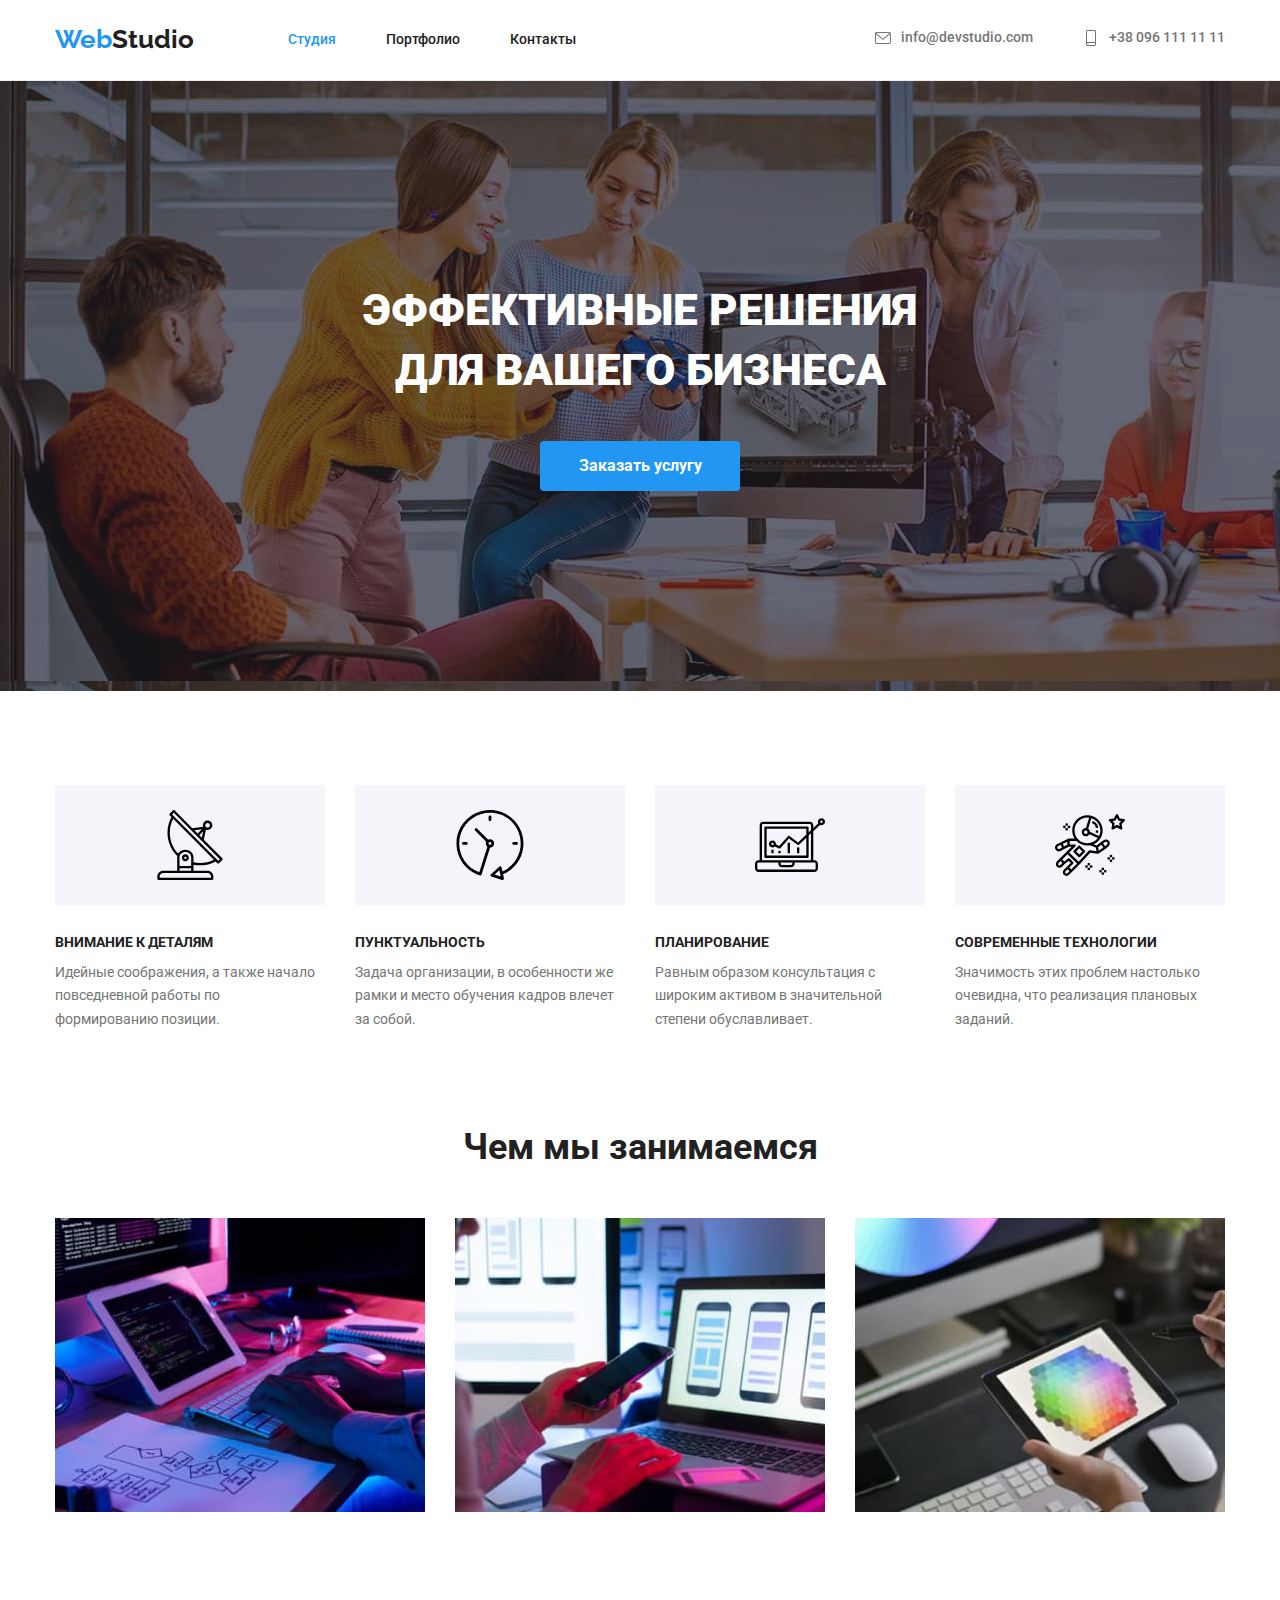
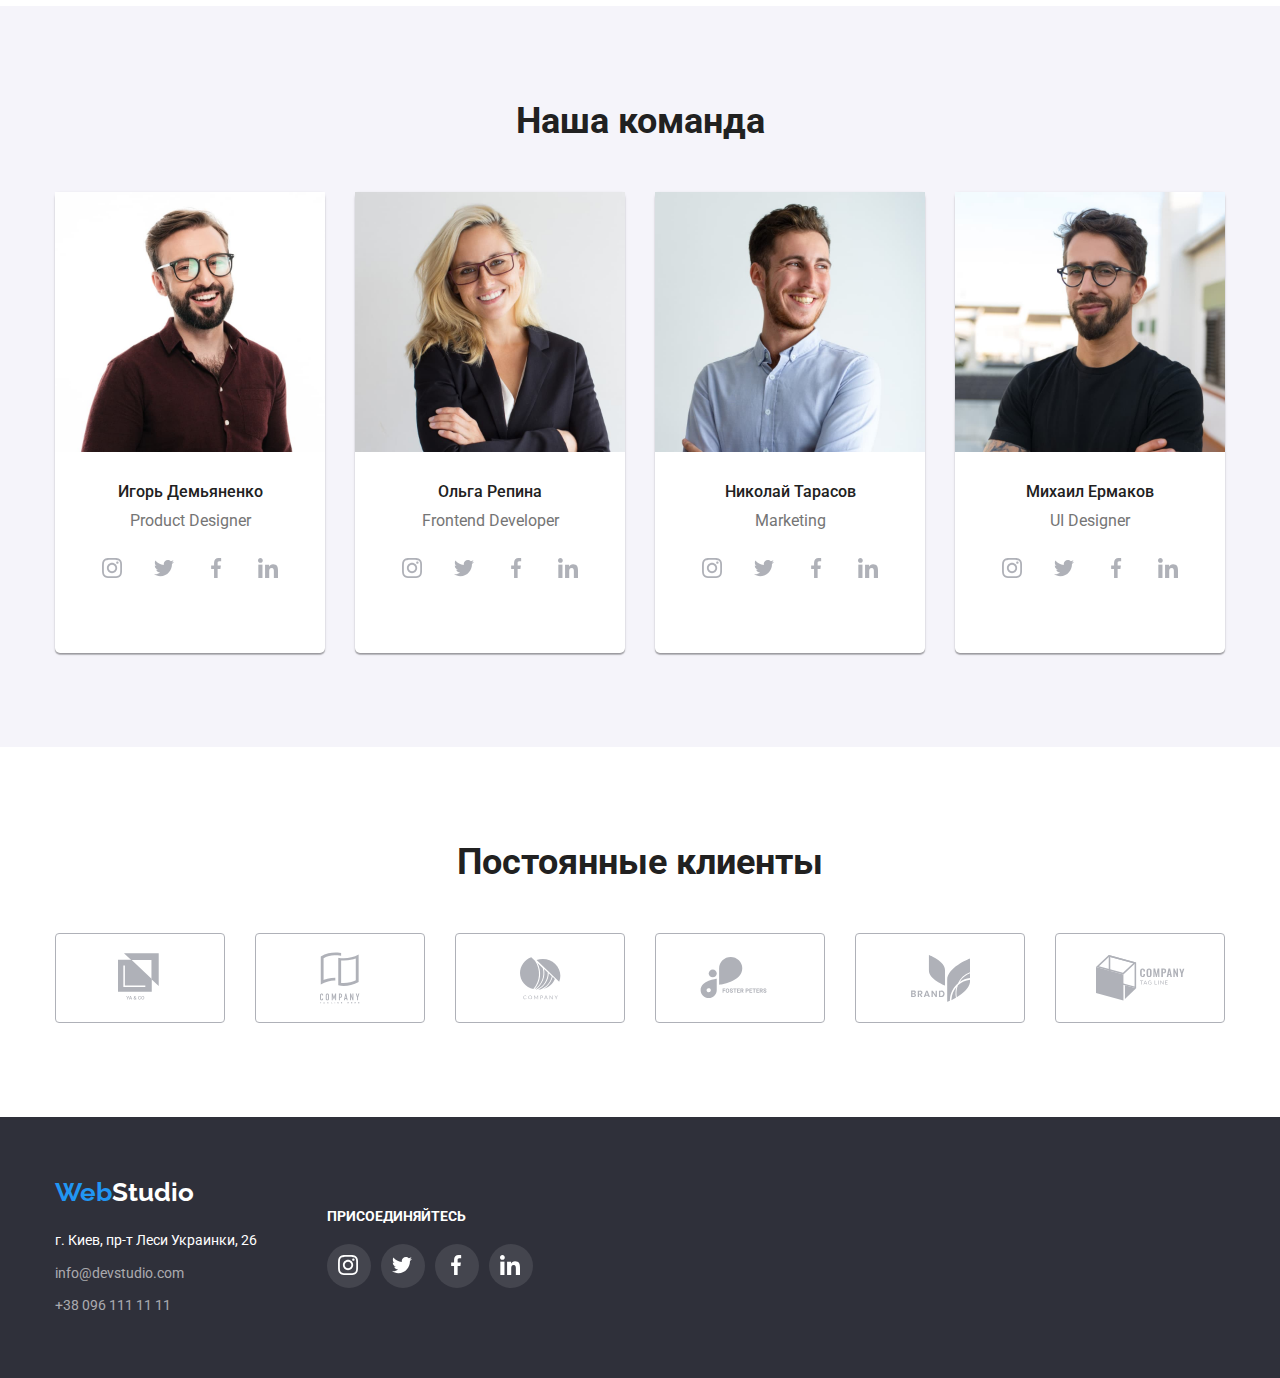
==== index.html @ 02f663d6 "added main files" ====
<!DOCTYPE html>
<html lang="ru">
  <head>
    <meta charset="UTF-8" />
    <meta name="viewport" content="width=device-width, initial-scale=1.0" />
    <title>Document</title>
    <link rel="stylesheet" href="https://cdnjs.cloudflare.com/ajax/libs/modern-normalize/1.0.0/modern-normalize.css">
    <link
      href="https://fonts.googleapis.com/css2?family=Raleway:wght@700&family=Roboto:wght@400;500;700;900&display=swap"
      rel="stylesheet"
    />
    <link rel="stylesheet" href="css/styles.css" />
    <link rel="stylesheet" href="css/main-page.css" />
  </head>
  <body>
    <!--шапка сайту-->
    <header class="header">
      <div class="main-nav">
        <nav class="nav">
          <a lang="en" href="./index.html" class="logo-header">
            <span class="logo-web">Web</span>
            <span class="logo-studio">Studio</span>
          </a>
          <ul class="menu list">
            <li class="item"><a href="./index.html" class="link curent">Студия</a></li>
            <li class="item"><a href="./portfolio.html" class="link">Портфолио</a></li>
            <li class="item"><a href="" class="link">Контакты</a></li>
          </ul>
        </nav>

        <ul class="address list">
          <li class="item">
          <address>
            <a href="mailto:info@devstudio.com" class="address-item">
              <svg class="address-icon">
                <use href="./images/sprite.svg#icon-envelope"></use>
              </svg>
              info@devstudio.com
            </a>
          </address>
          </li>
          <li class="item">
          <address>
            <a href="tel:+380961111111" class="address-item">
              <svg class="address-icon">
                <use href="./images/sprite.svg#icon-smartphone"></use>
              </svg>
              +38 096 111 11 11
            </a>
          </address>
          </li>
        </ul>
      </div>  
    </header>
    <main>
      <!--Герой-->
      <section class="hero">
        <div class="container">
          <h1>ЭФФЕКТИВНЫЕ РЕШЕНИЯ <br> ДЛЯ ВАШЕГО БИЗНЕСА</h1>
          <button type="button" class="hero-button">Заказать услугу</button>
        </div>
      </section>
      <!--переваги-->
      <section class="precedence">
        <div class="container">
          <h2 class="visually-hidden">перечень преимуществ</h2>
          <ul class="precedence-list list">
            <li class="item">
              <div class="background-icon">
                <svg class="precedence-icon">
                  <use href="./images/sprite.svg#icon-antenna"></use>
                </svg>
              </div>
              <h3>ВНИМАНИЕ К ДЕТАЛЯМ</h3>
              <p>
                Идейные соображения, а также начало повседневной работы по
                формированию позиции.
              </p>
            </li>
  
            <li class="item">
              <span>
                <div class="background-icon">
                  <svg class="precedence-icon">
                    <use href="./images/sprite.svg#icon-clock"></use>
                  </svg>
                </div>
              </span>
              <h3>ПУНКТУАЛЬНОСТЬ</h3>
              <p>
                Задача организации, в особенности же рамки и место обучения кадров
                влечет за собой.
              </p>
            </li>
  
            <li class="item">
              <div class="background-icon">
                <svg class="precedence-icon">
                  <use href="./images/sprite.svg#icon-diagram"></use>
                </svg>
              </div>
              <h3>ПЛАНИРОВАНИЕ</h3>
              <p>
                Равным образом консультация с широким активом в значительной
                степени обуславливает.
              </p>
            </li>
  
            <li class="item">
              <div class="background-icon">
                <svg class="precedence-icon">
                  <use href="./images/sprite.svg#icon-astronaut"></use>
                </svg>
              </div>
              <h3>СОВРЕМЕННЫЕ ТЕХНОЛОГИИ</h3>
              <p>
                Значимость этих проблем настолько очевидна, что реализация
                плановых заданий.
              </p>
            </li>
          </ul>
        </div>
      </section>
      <!--чим ми займаємось-->
      <section class="works">
        <div class="container">
          <h2>Чем мы занимаемся</h2>
        <ul class="work-examples list">
          <li class="item">
            <img
              src="./images/example1.jpg"
              alt="изображение крупным планом как программист  работает за столом в офисе"
              width="370"
              height="294"
            />
          </li>

          <li class="item">
            <img
              src="./images/example2.jpg"
              alt="команда разработчиков работает над интерфейсом мобильных телефонов"
              width="370"
              height="294"
            />
          </li>

          <li class="item">
            <img
              src="./images/example3.jpg"
              alt="веб-дизайнер работает с графическим планшетом"
              width="370"
              height="294"
            />
          </li>
        </ul>
        </div>
      </section>
      <!--Команда-->
      <section class="our-team">
        <div class="container">
          <h2>Наша команда</h2>
          <ul class="team-list list">
            <li class="item">
              <img
                src="./images/team1.jpg"
                alt="фото Игоря"
                width="270"
                height="260"
              />
              <h3>Игорь Демьяненко</h3>
              <p lang="en">Product Designer</p>
              <ul class="socials list">
                <li class="item">
                  <a href="" class="social-frame">
                    <svg class="social-icon">
                      <use href="./images/sprite.svg#icon-instagram"></use>
                    </svg>
                  </a>
                </li>
                <li class="item">
                  <a href="" class="social-frame">
                    <svg class="social-icon">
                      <use href="./images/sprite.svg#icon-twitter"></use>
                    </svg>
                  </a>
                </li>
                <li class="item">
                  <a href="" class="social-frame">
                    <svg class="social-icon">
                      <use href="./images/sprite.svg#icon-facebook"></use>
                    </svg>
                  </a>
                </li>
                <li class="item">
                  <a href="" class="social-frame">
                    <svg class="social-icon">
                      <use href="./images/sprite.svg#icon-linkedin"></use>
                    </svg>
                  </a>
                </li>
              </ul>
            </li>

            <li class="item">
              <img
                src="./images/team2.jpg"
                alt="фото Ольги"
                width="270"
                height="260"
              />
              <h3>Ольга Репина</h3>
              <p lang="en">Frontend Developer</p>
              <ul class="socials list">
                <li class="item">
                  <a href="" class="social-frame">
                    <svg class="social-icon">
                      <use href="./images/sprite.svg#icon-instagram"></use>
                    </svg>
                  </a>
                </li>
                <li class="item">
                  <a href="" class="social-frame">
                    <svg class="social-icon">
                      <use href="./images/sprite.svg#icon-twitter"></use>
                    </svg>
                  </a>
                </li>
                <li class="item">
                  <a href="" class="social-frame">
                    <svg class="social-icon">
                      <use href="./images/sprite.svg#icon-facebook"></use>
                    </svg>
                  </a>
                </li>
                <li class="item">
                  <a href="" class="social-frame">
                    <svg class="social-icon">
                      <use href="./images/sprite.svg#icon-linkedin"></use>
                    </svg>
                  </a>
                </li>
              </ul>
            </li>
            <li class="item">
              <img
                src="./images/team3.jpg"
                alt="фото Николая"
                width="270"
                height="260"
              />
              <h3>Николай Тарасов</h3>
              <p lang="en">Marketing</p>
              <ul class="socials list">
                <li class="item">
                  <a href="" class="social-frame">
                    <svg class="social-icon">
                      <use href="./images/sprite.svg#icon-instagram"></use>
                    </svg>
                  </a>
                </li>
                <li class="item">
                  <a href="" class="social-frame">
                    <svg class="social-icon">
                      <use href="./images/sprite.svg#icon-twitter"></use>
                    </svg>
                  </a>
                </li>
                <li class="item">
                  <a href="" class="social-frame">
                    <svg class="social-icon">
                      <use href="./images/sprite.svg#icon-facebook"></use>
                    </svg>
                  </a>
                </li>
                <li class="item">
                  <a href="" class="social-frame">
                    <svg class="social-icon">
                      <use href="./images/sprite.svg#icon-linkedin"></use>
                    </svg>
                  </a>
                </li>
              </ul>
            </li>

            <li class="item">
              <img
                src="./images/team4.jpg"
                alt="фото Михаила"
                width="270"
                height="260"
              />
              <h3>Михаил Ермаков</h3>
              <p lang="en">UI Designer</p>
              <ul class="socials list">
                <li class="item">
                  <a href="" class="social-frame">
                    <svg class="social-icon">
                      <use href="./images/sprite.svg#icon-instagram"></use>
                    </svg>
                  </a>
                </li>
                <li class="item">
                  <a href="" class="social-frame">
                    <svg class="social-icon">
                      <use href="./images/sprite.svg#icon-twitter"></use>
                    </svg>
                  </a>
                </li>
                <li class="item">
                  <a href="" class="social-frame">
                    <svg class="social-icon">
                      <use href="./images/sprite.svg#icon-facebook"></use>
                    </svg>
                  </a>
                </li>
                <li class="item">
                  <a href="" class="social-frame">
                    <svg class="social-icon">
                      <use href="./images/sprite.svg#icon-linkedin"></use>
                    </svg>
                  </a>
                </li>
              </ul>
            </li> 
          </ul>   
        </div>
      </section>
      <!--Наші клієнти-->
      <section class="clients">
        <div class="container">
          <h2>Постоянные клиенты</h2>
          <ul class="clients-list list">
            <li class="item">
              <a href="" class="social-link">
                <svg class="clients-icon" width="45" height="50">
                  <use href="./images/sprite.svg#icon-client1"></use>
                </svg>
              </a>
            </li>
            <li class="item">
              <a href="" class="social-link">
                <svg class="clients-icon" width="40" height="52">
                  <use href="./images/sprite.svg#icon-client2"></use>
                </svg>
              </a>
            </li>
            <li class="item">
              <a href="" class="social-link">
                <svg class="clients-icon" width="41" height="43">
                  <use href="./images/sprite.svg#icon-client3"></use>
                </svg>
              </a>
            </li>
            <li class="item">
              <a href="" class="social-link">
                <svg class="clients-icon" width="80" height="42">
                  <use href="./images/sprite.svg#icon-client4"></use>
                </svg>
              </a>
            </li>
            <li class="item">
              <a href="" class="social-link">
                <svg class="clients-icon" width="59" height="47">
                  <use href="./images/sprite.svg#icon-client5"></use>
                </svg>
              </a>
            </li>
            <li class="item">
              <a href="" class="social-link">
                <svg class="clients-icon" width="89" height="46">
                  <use href="./images/sprite.svg#icon-client6"></use>
                </svg>
              </a>
            </li>
          </ul>
        </div>
      </section>
    </main>
    <!--Футер-->
    <footer>
      <div class="footer">
        <div class="flex-box">
          <a lang="en" href="./index.html" class="logo-footer">
            <span class="logo-web">Web</span>
            <span class="studio-footer">Studio</span>
          </a>
    
          <ul class="list">
            <li>
              <address class="location">г. Киев, пр-т Леси Украинки, 26</address>
            </li>
            <li>
              <address class="footer-mail">
                <a href="mailto:info@devstudio.com" class="footer-address">info@devstudio.com</a>
              </address>
            </li>
            <li>
              <address class="footer-tell">
                <a href="tel:+380961111111" class="footer-address">+38 096 111 11 11</a>
              </address>
            </li>
          </ul>
        </div>
        <div class="link-container">
          <h2>ПРИСОЕДИНЯЙТЕСЬ</h2>
          <ul class="footer-socials list">
            <li class="social-frame-footer">
              <a href="" class="social-frame-link">
                <svg class="social-icon">
                  <use href="./images/sprite.svg#icon-instagram"></use>
                </svg>
              </a>
            </li>
            <li class="social-frame-footer">
              <a href="" class="social-frame-link">
                <svg class="social-icon">
                  <use href="./images/sprite.svg#icon-twitter"></use>
                </svg>
              </a>
            </li>
            <li class="social-frame-footer">
              <a href="" class="social-frame-link">
                <svg class="social-icon">
                  <use href="./images/sprite.svg#icon-facebook"></use>
                </svg>
              </a>
            </li>
            <li class="social-frame-footer">
              <a href="" class="social-frame-link">
                <svg class="social-icon">
                  <use href="./images/sprite.svg#icon-linkedin"></use>
                </svg>
              </a>
            </li>
          </ul>
        </div>
      </div>
    </footer>
  </body>
</html>
---- css/styles.css ----
html {
    box-sizing: border-box;
}
  
*,
*::before,
*::after {
    box-sizing: inherit;
}
  
.visually-hidden {
    position: absolute;
    width: 1px;
    height: 1px;
    margin: -1px;
    border: 0;
    padding: 0;
    white-space: nowrap;
    clip-path: inset(100%);
    clip: rect(0 0 0 0);
    overflow: hidden;
}

h1, h2, h3, h4, h5, h6, p {
    margin: 0;
}

img {
    display: block;
    max-width: 100%;
    height: auto;
}

:root {
    --primary-text-color:#757575;
    --title-text-color:#212121;
    --accent-color:#2196F3;    ;
    --primary-white-color:#ffffff;
    --background-section-color:#2F303A;
    --icon-color: #AFB1B8;
}


body {
    background-color: var(--primary-white-color);
    color: var(--primary-text-color);
    font-family: roboto, sans-serif;
}

.container {
    margin-left: auto;
    margin-right: auto;
    width: 1200px;
    padding: 0 15px;
}

.visually-hidden {
    position: absolute;
    width: 1px;
    height: 1px;
    margin: -1px;
    padding: 0;
    overflow: hidden;
    border: 0;
    clip: rect(0 0 0 0)
}

/* ===================== HEADER ===================== */

.header {
    font-weight: 500;
    font-size: 14px;
    line-height: 1.14;
    border-bottom: 1px solid #ECECEC;
    
}

.logo-header {
    font-weight: 700;
    font-size: 26px;
    line-height: 1.2;
    word-spacing: -1ch;
    font-family: raleway, sans-serif;
    text-decoration: none;
    margin-right: 94px;
}

.logo-web {
    color: var(--accent-color);
}

.logo-studio {
    color: var(--title-text-color);
}

.menu {
    color: var(--title-text-color);
    padding-top: 32px;
    padding-bottom: 32px;
    text-decoration: none;
    align-items: center;
    display: flex;
    margin-right: -50px;
}

.menu .item {
    margin-right: 50px;
}

.link {
    display: block;
    padding-top: 32px;
    padding-bottom: 32px;
    color: var(--title-text-color);
    text-decoration: none;
}

.nav {
    display: flex;
    align-items: center;
}

.main-nav {
    width: 1200px;
    padding-left: 15px;
    padding-right: 15px;
    margin-left: auto;
    margin-right: auto;
    display: flex;
    align-items: center;
    justify-content: space-between;
}

.address-icon {
  width: 16px;
  height: 16px;
  margin-right: 10px;  
  fill: #757575;
}

.address {
    display: flex;
    margin-left: -50px;
}

.address-item {
    color: var(--primary-text-color);
    font-weight: 500;
    font-size: 14px;
    line-height: 1.14;
    text-decoration: none;
    font-style: normal;
    margin-left: 50px;
    display: inline-flex;
}

.address-item:hover svg {
    fill: var(--accent-color);
}

h2, h3 {
    color: var(--title-text-color);
}

a:hover,
a:focus {
    color: var(--accent-color);
}

button:hover,
button:focus {
    color: var(--primary-white-color);
    background-color: var(--accent-color);
}

footer {
    background: var(--background-section-color);
}

.footer {
    font-weight: 400;
    font-size: 14px;
    line-height: 1.7;
    padding: 60px 15px;
    width: 1200px;
    margin-left: auto;
    margin-right: auto;
    align-items: center;
    display: flex;
}

.footer-address {
    font-style: normal;
    color: rgba(255, 255, 255, 0.6);
    text-decoration: none;
}

.location {
    color: var(--primary-white-color);
    font-style: normal;
    margin-top: 20px;
    margin-bottom: 9px;
}

.footer-mail {
    margin-bottom: 9px;
}

.logo-footer {
    font-family: raleway, sans-serif;
    font-weight: 700;
    font-size: 26px;
    line-height: 1.2;
    text-decoration: none;
    word-spacing: -1ch;
}

.studio-footer {
    color: var(--primary-white-color);
    word-spacing: -1ch;
}

.link-container {
    margin-left: 70px;
}

.link-container h2 {
    margin-bottom: 20px;
    font-weight: 700;
    font-size: 14px;
    line-height: 1.15;
    color: var(--primary-white-color);
}


.footer-socials {
    display: flex;
    
}

.social-frame-link {
    display: block;
    width: 44px;
    height: 44px;
    border-radius: 50%;
    padding: 11px 11px;
    margin-right: 10px; 
    background: rgba(255, 255, 255, 0.1);
}

.social-frame-link:hover,
.social-frame-link:focus {
    background-color: var(--accent-color);
}

.social-frame-link .social-icon {
    fill: var(--primary-white-color);
} 

.curent {
    color: var(--accent-color);
}

.list {
    padding: 0;
    margin: 0;
    list-style: none;
}
---- css/main-page.css ----
:root {
    --primary-text-color:#757575;
    --title-text-color:#212121;
    --accent-color:#2196F3;    ;
    --primary-white-color:#ffffff;
    --background-section-color:#2F303A;
    --icon-color: #AFB1B8;
  }

  body {
    background-color: var(--primary-white-color);
    color: var(--primary-text-color);
    font-family: roboto, sans-serif;
}

/* ===================== HERO ===================== */

h1 {
    font-weight: 900;
    font-size: 44px;
    line-height: 1.36;
    margin-top: 0;
    margin-bottom: 40px;
}


.hero-button {
    color: var(--primary-white-color);
    background: var(--accent-color);
    font-family: inherit;
    font-weight: 700;
    font-size: 16px;
    line-height: 1.88;
    width: 200px;
    height: 50px;
    border-radius: 4px;   
    border: 0; 
}

.hero-button:hover,
.hero-button:focus {
    color: var(--accent-color);
    background-color: var(--primary-white-color);
    box-shadow: 0px 4px 4px rgba(0, 0, 0, 0.15);
}   

.hero {
    color: var(--primary-white-color);
    background-color: #c4c4c4;
    text-align: center;
    max-width: 1600px;
    background-image: linear-gradient(
        rgba(47, 48, 58, 0.4),
        rgba(47, 48, 58, 0.4)),
         url(../images/background-img.jpg);
    margin: 0 auto;
    padding: 200px 0;
}

.precedence-list {
    display: flex;
    justify-content: center;
    margin-left: -30px;
}

.precedence-list .item {
    flex-basis: calc((100% - 90px) / 4);
    margin-left: 30px;
}

.precedence {
    padding-top: 94px;
}

.precedence h3 {
    font-weight: 700;
    font-size: 14px;
    line-height: 1.14;
    margin-top: 0;
    margin-bottom: 10px;
}

.precedence p {
    font-weight: 400;
    font-size: 14px;
    line-height: 1.7;
    margin-top: 0;
    margin-bottom: 0;
}

.precedence-icon {
    width: 70px;
    height: 70px;
}

.background-icon {
    width: 270px;
    height: 120px;
    background-color: #F5F4FA;
    display: inline-flex;
    align-items: center;
    justify-content: center;
    margin-bottom: 30px;
}

.works {
    padding: 94px 0;
}

.work-examples {
    display: flex;
    justify-content: space-between;
    margin-left: -30px;
}

.work-examples .item {
    width: 370px;
    margin-left: 30px;
    
}

.works h2 {
    font-weight: 700;
    font-size: 36px;
    line-height: 1.17;
    text-align: center;
    margin-top: 0;
    margin-bottom: 50px;
}

.team-list {
    display: flex;
    justify-content: center;
    margin-left: -30px;
}

.team-list > .item {
    margin-left: 30px;
    box-shadow: 0px 1px 3px rgba(0, 0, 0, 0.12), 0px 1px 1px rgba(0, 0, 0, 0.14), 0px 2px 1px rgba(0, 0, 0, 0.2);
}

.our-team {
    padding: 94px 0;
    background-color: #F5F4FA;    
}

.our-team h2 {
    font-weight: 700;
    font-size: 36px;
    line-height: 1.17;
    text-align: center;
    margin-top: 0;
    margin-bottom: 50px;
}

.our-team .item {
    background-color: var(--primary-white-color);
    padding-bottom: 30px;
    border-radius: 5px;
}

.our-team .container {
    text-align: center;
}

.our-team h3 {
    font-weight: 500;
    font-size: 16px;
    line-height: 1.2;
    margin-top: 30px;
    margin-bottom: 10px;
}

.our-team p {
    font-weight: 400;
    font-size: 16px;
    line-height: 1.2;
    margin-top: 0;
    margin-bottom: 0;
}

.socials {
    display: flex;
    justify-content: center;
    margin-top: 16px;
}

.social-icon {
    display: inline-block;
    width: 20px;
    height: 20px;
    fill: var(--icon-color);
    }

.social-frame:hover,
.social-frame:focus {
    background-color: var(--accent-color);
}

.social-frame:hover svg,
.social-frame:focus svg {
    fill: var(--primary-white-color);
}

.social-frame {
    display: block;
    width: 44px;
    height: 44px;
    border-radius: 50%;
    padding: 11px 11px;
    margin-right: 10px; 
}

.socials .social-frame {
    width: 100%;
    height: 100%;
}

.clients {
    padding: 94px 0;
}

.clients h2 {
    font-weight: 700;
    font-size: 36px;
    line-height: 1.17;
    text-align: center;
    margin-bottom: 50px;
}

.clients-list {
    display: flex;
    margin-left: -30px;
}

.clients-list .item {
      
}

.clients-icon {
    fill:var(--icon-color);

}

.social-link {
    display: flex;
    justify-content: center;
    align-items: center;
    width: 170px;
    height: 90px;
    margin-left: 30px;
    border: 1px solid var(--icon-color);
    border-radius: 4px;
}

.social-link:hover svg,
.social-link:focus svg {
    fill: var(--accent-color);
}

.social-link:hover,
.social-link:focus {
    border-color: var(--accent-color);
    
}
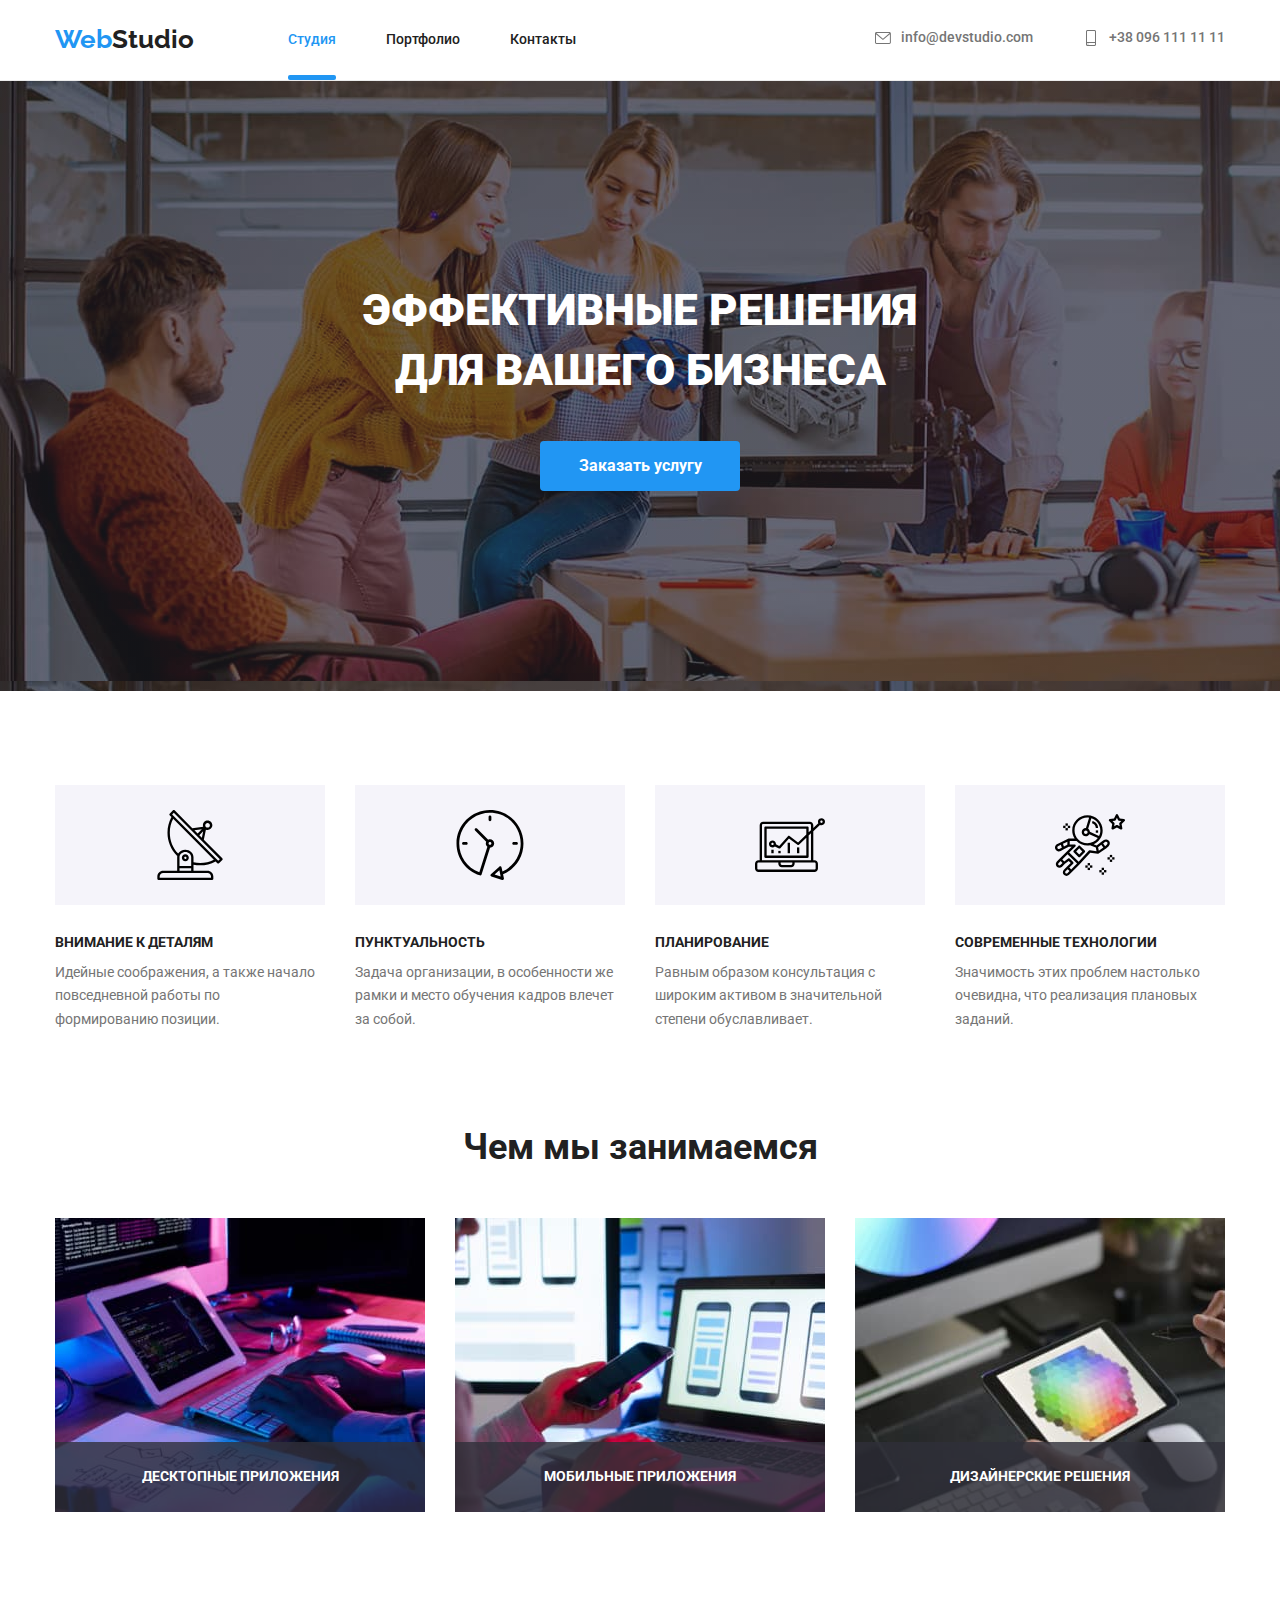
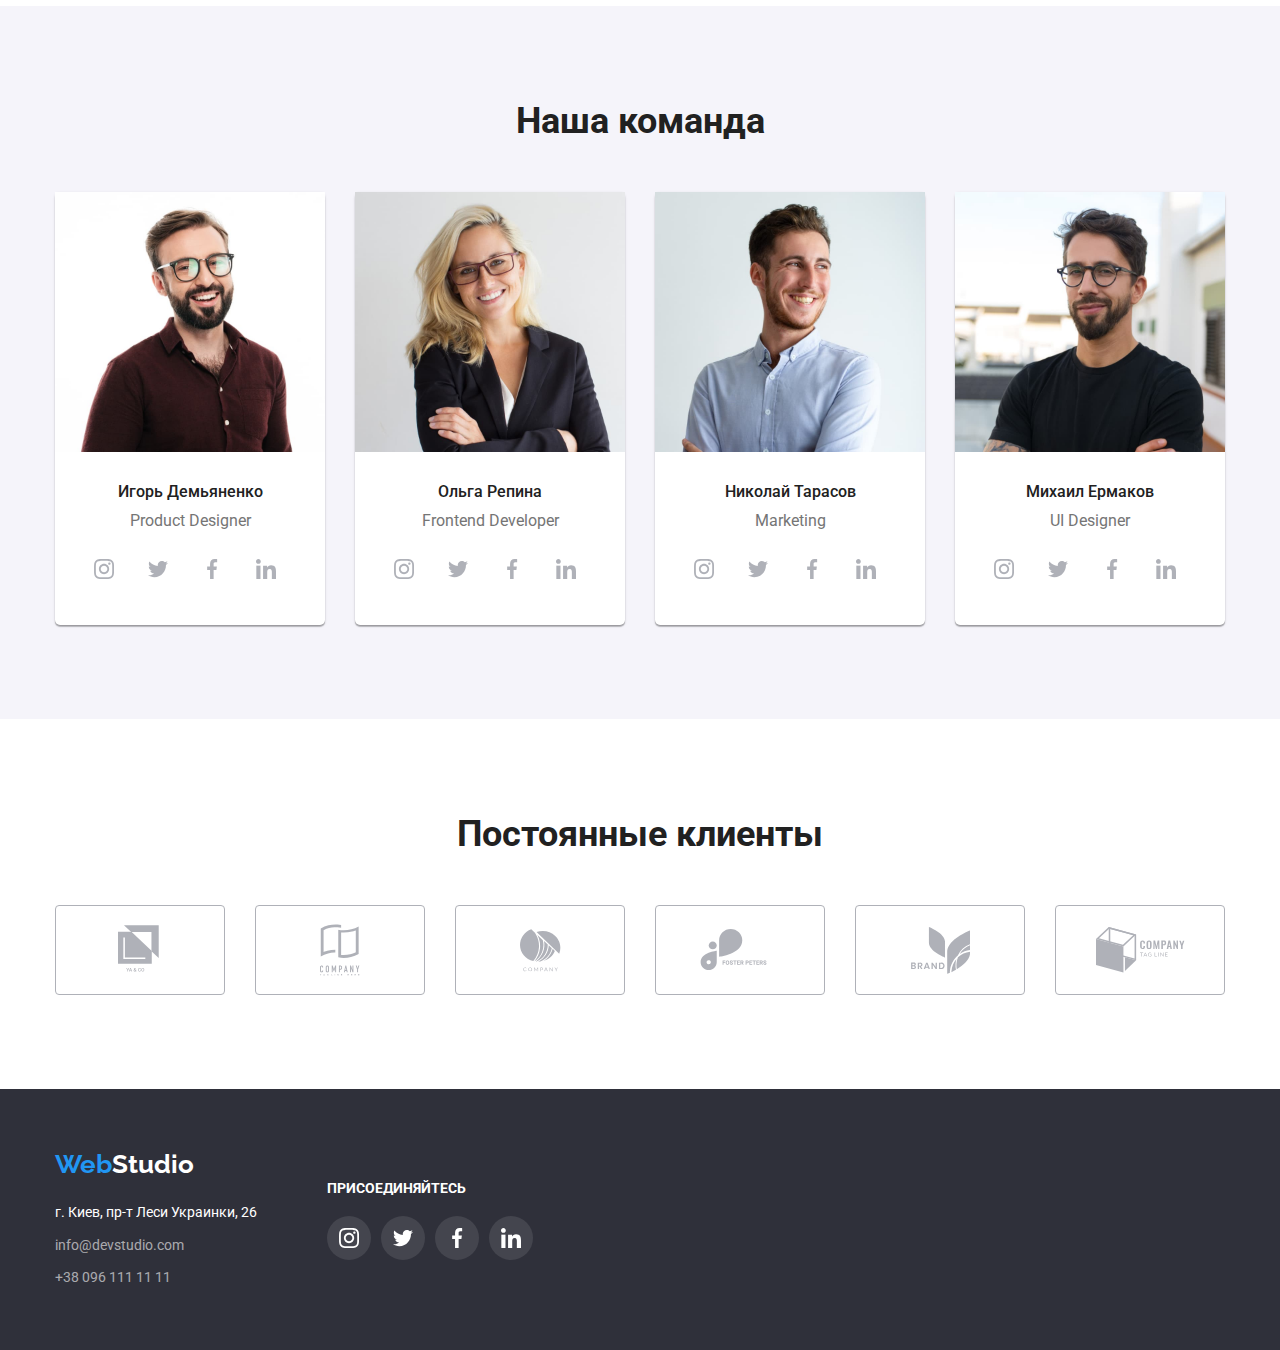
==== commit 01832caf: "added modal window" ====
--- a/index.html
+++ b/index.html
@@ -57,7 +57,7 @@
       <section class="hero">
         <div class="container">
           <h1>ЭФФЕКТИВНЫЕ РЕШЕНИЯ <br> ДЛЯ ВАШЕГО БИЗНЕСА</h1>
-          <button type="button" class="hero-button">Заказать услугу</button>
+          <button type="button" class="hero-button" data-modal-open>Заказать услугу</button>
         </div>
       </section>
       <!--переваги-->
@@ -133,6 +133,9 @@
               width="370"
               height="294"
             />
+            <div class="work-examples-description">
+              <p class="work-examples-text">ДЕСКТОПНЫЕ ПРИЛОЖЕНИЯ</p>
+            </div>
           </li>
 
           <li class="item">
@@ -142,6 +145,9 @@
               width="370"
               height="294"
             />
+            <div class="work-examples-description">
+              <p class="work-examples-text">МОБИЛЬНЫЕ ПРИЛОЖЕНИЯ</p>
+            </div>
           </li>
 
           <li class="item">
@@ -151,6 +157,9 @@
               width="370"
               height="294"
             />
+            <div class="work-examples-description">
+              <p class="work-examples-text">ДИЗАЙНЕРСКИЕ РЕШЕНИЯ</p>
+            </div>
           </li>
         </ul>
         </div>
@@ -160,7 +169,7 @@
         <div class="container">
           <h2>Наша команда</h2>
           <ul class="team-list list">
-            <li class="item">
+            <li class="team-item">
               <img
                 src="./images/team1.jpg"
                 alt="фото Игоря"
@@ -201,7 +210,7 @@
               </ul>
             </li>
 
-            <li class="item">
+            <li class="team-item">
               <img
                 src="./images/team2.jpg"
                 alt="фото Ольги"
@@ -241,7 +250,7 @@
                 </li>
               </ul>
             </li>
-            <li class="item">
+            <li class="team-item">
               <img
                 src="./images/team3.jpg"
                 alt="фото Николая"
@@ -282,7 +291,7 @@
               </ul>
             </li>
 
-            <li class="item">
+            <li class="team-item">
               <img
                 src="./images/team4.jpg"
                 alt="фото Михаила"
@@ -436,5 +445,15 @@
         </div>
       </div>
     </footer>
+    <div class="backdrop is-hidden" data-modal>
+      <div class="modal">
+        <button class="modal-button" data-modal-close>
+          <svg class="modal-svg">
+            <use href="./images/sprite.svg#icon-Vector"></use>
+          </svg>
+        </button>
+      </div>
+    </div>
+    <script src="./modal.js"></script>
   </body>
 </html>
--- a/css/styles.css
+++ b/css/styles.css
@@ -115,6 +115,36 @@
     text-decoration: none;
 }
 
+.menu .link {
+    font-weight: 500;
+    font-size: 14px;
+    line-height: 1.14;
+    position: relative;
+    transition-property: var(--accent-color);
+    transition-duration: 250ms;
+    transition-timing-function: cubic-bezier(0.4, 0, 0.2, 1);
+}
+
+.menu .link::after {
+    content: "";
+    position: absolute;
+    left: 0;
+    bottom: 0;
+    display: block;
+    width: 100%;
+    height: 5px;
+    border-radius: 2px;
+    background-color: var(--accent-color);
+    opacity: 0;
+    transition-property: var(--accent-color);
+    transition-duration: 250ms;
+    transition-timing-function: cubic-bezier(0.4, 0, 0.2, 1);
+}
+
+.menu .link:hover::after {
+    opacity: 1;
+  }
+
 .nav {
     display: flex;
     align-items: center;
@@ -152,6 +182,9 @@
     font-style: normal;
     margin-left: 50px;
     display: inline-flex;
+    transition-property: var(--accent-color);
+    transition-duration: 250ms;
+    transition-timing-function: cubic-bezier(0.4, 0, 0.2, 1);
 }
 
 .address-item:hover svg {
@@ -161,6 +194,8 @@
 h2, h3 {
     color: var(--title-text-color);
 }
+
+
 
 a:hover,
 a:focus {
@@ -193,6 +228,9 @@
     font-style: normal;
     color: rgba(255, 255, 255, 0.6);
     text-decoration: none;
+    transition-property: var(--accent-color);
+    transition-duration: 250ms;
+    transition-timing-function: cubic-bezier(0.4, 0, 0.2, 1);
 }
 
 .location {
@@ -243,9 +281,12 @@
     width: 44px;
     height: 44px;
     border-radius: 50%;
-    padding: 11px 11px;
+    padding: 12px 12px;
     margin-right: 10px; 
     background: rgba(255, 255, 255, 0.1);
+    transition-property: var(--accent-color);
+    transition-duration: 250ms;
+    transition-timing-function: cubic-bezier(0.4, 0, 0.2, 1);
 }
 
 .social-frame-link:hover,
@@ -259,6 +300,19 @@
 
 .curent {
     color: var(--accent-color);
+}
+
+.menu .curent::after {
+    content: "";
+    position: absolute;
+    left: 0;
+    bottom: 0;
+    display: block;
+    width: 100%;
+    height: 5px;
+    border-radius: 2px;
+    background-color: var(--accent-color);
+    opacity: 1;
 }
 
 .list {
@@ -267,3 +321,50 @@
     list-style: none;
 }
 
+.modal-button {
+    position: absolute;
+    content: '';
+    top: 8px;
+    right: 8px;
+    width: 30px;
+    height: 30px;
+  
+    cursor: pointer;
+    background-color: var(--primarycolor);
+    border: 1px solid rgba(0, 0, 0, 0.1);
+    box-sizing: border-box;
+    border-radius: 50%;
+  }
+  .modal-svg {
+    width: 11px;
+    height: 11px;
+    fill: #000000;
+    background-size: contain;
+  }
+  .backdrop {
+    position: fixed;
+    top: 0;
+    left: 0;
+    width: 100%;
+    height: 100%;
+    background-color: rgba(0, 0, 0, 0.2);
+    transition: 250ms cubic-bezier(0.4, 0, 0.2, 1);
+  }
+  .modal {
+    position: absolute;
+    top: 50%;
+    left: 50%;
+    width: 528px;
+    height: 581px;
+    background: var(--primary-white-color);
+    box-shadow: 0px 1px 3px rgba(0, 0, 0, 0.12), 0px 1px 1px rgba(0, 0, 0, 0.14),
+      0px 2px 1px rgba(0, 0, 0, 0.2);
+    border-radius: 4px;
+  
+    transform: translate(-50%, -50%);
+  }
+  .backdrop.is-hidden {
+    opacity: 0;
+    visibility: hidden;
+    pointer-events: none;
+  }--- a/css/main-page.css
+++ b/css/main-page.css
@@ -34,7 +34,10 @@
     width: 200px;
     height: 50px;
     border-radius: 4px;   
-    border: 0; 
+    border: 0;
+    transition-property: var(--accent-color);
+    transition-duration: 250ms;
+    transition-timing-function: cubic-bezier(0.4, 0, 0.2, 1); 
 }
 
 .hero-button:hover,
@@ -116,8 +119,29 @@
 .work-examples .item {
     width: 370px;
     margin-left: 30px;
+    position: relative;
     
 }
+
+.work-examples-description {
+    position: absolute;
+    bottom: 0;
+    width: 100%;
+    min-height: 70px;
+    background-color: rgba(47,48,58,0.8);
+    ;
+}
+
+.work-examples-text {
+    text-align: center;
+    font-weight: 700;
+    font-size: 14px;
+    line-height: 1.14;
+    color: var(--primary-white-color);
+    padding: 27px 0;
+}
+
+
 
 .works h2 {
     font-weight: 700;
@@ -134,9 +158,11 @@
     margin-left: -30px;
 }
 
-.team-list > .item {
+.team-list .team-item {
     margin-left: 30px;
-    box-shadow: 0px 1px 3px rgba(0, 0, 0, 0.12), 0px 1px 1px rgba(0, 0, 0, 0.14), 0px 2px 1px rgba(0, 0, 0, 0.2);
+    box-shadow: 0px 1px 3px rgba(0, 0, 0, 0.12),
+        0px 1px 1px rgba(0, 0, 0, 0.14),
+        0px 2px 1px rgba(0, 0, 0, 0.2);
 }
 
 .our-team {
@@ -153,7 +179,7 @@
     margin-bottom: 50px;
 }
 
-.our-team .item {
+.our-team  .team-item {
     background-color: var(--primary-white-color);
     padding-bottom: 30px;
     border-radius: 5px;
@@ -185,12 +211,19 @@
     margin-top: 16px;
 }
 
+.socials .item {
+    margin-right: 10px;
+}
+
 .social-icon {
     display: inline-block;
     width: 20px;
     height: 20px;
     fill: var(--icon-color);
-    }
+    transition-property: var(--accent-color);
+    transition-duration: 250ms;
+    transition-timing-function: cubic-bezier(0.4, 0, 0.2, 1);
+}
 
 .social-frame:hover,
 .social-frame:focus {
@@ -204,11 +237,14 @@
 
 .social-frame {
     display: block;
-    width: 44px;
-    height: 44px;
+    width: auto;
+    height: auto;
     border-radius: 50%;
-    padding: 11px 11px;
-    margin-right: 10px; 
+    padding: 12px 12px;
+    transition-property: var(--accent-color);
+    transition-duration: 250ms;
+    transition-timing-function: cubic-bezier(0.4, 0, 0.2, 1);
+     
 }
 
 .socials .social-frame {
@@ -239,6 +275,9 @@
 
 .clients-icon {
     fill:var(--icon-color);
+    transition-property: var(--accent-color);
+    transition-duration: 250ms;
+    transition-timing-function: cubic-bezier(0.4, 0, 0.2, 1);
 
 }
 
@@ -251,6 +290,9 @@
     margin-left: 30px;
     border: 1px solid var(--icon-color);
     border-radius: 4px;
+    transition-property: var(--accent-color);
+    transition-duration: 250ms;
+    transition-timing-function: cubic-bezier(0.4, 0, 0.2, 1);
 }
 
 .social-link:hover svg,
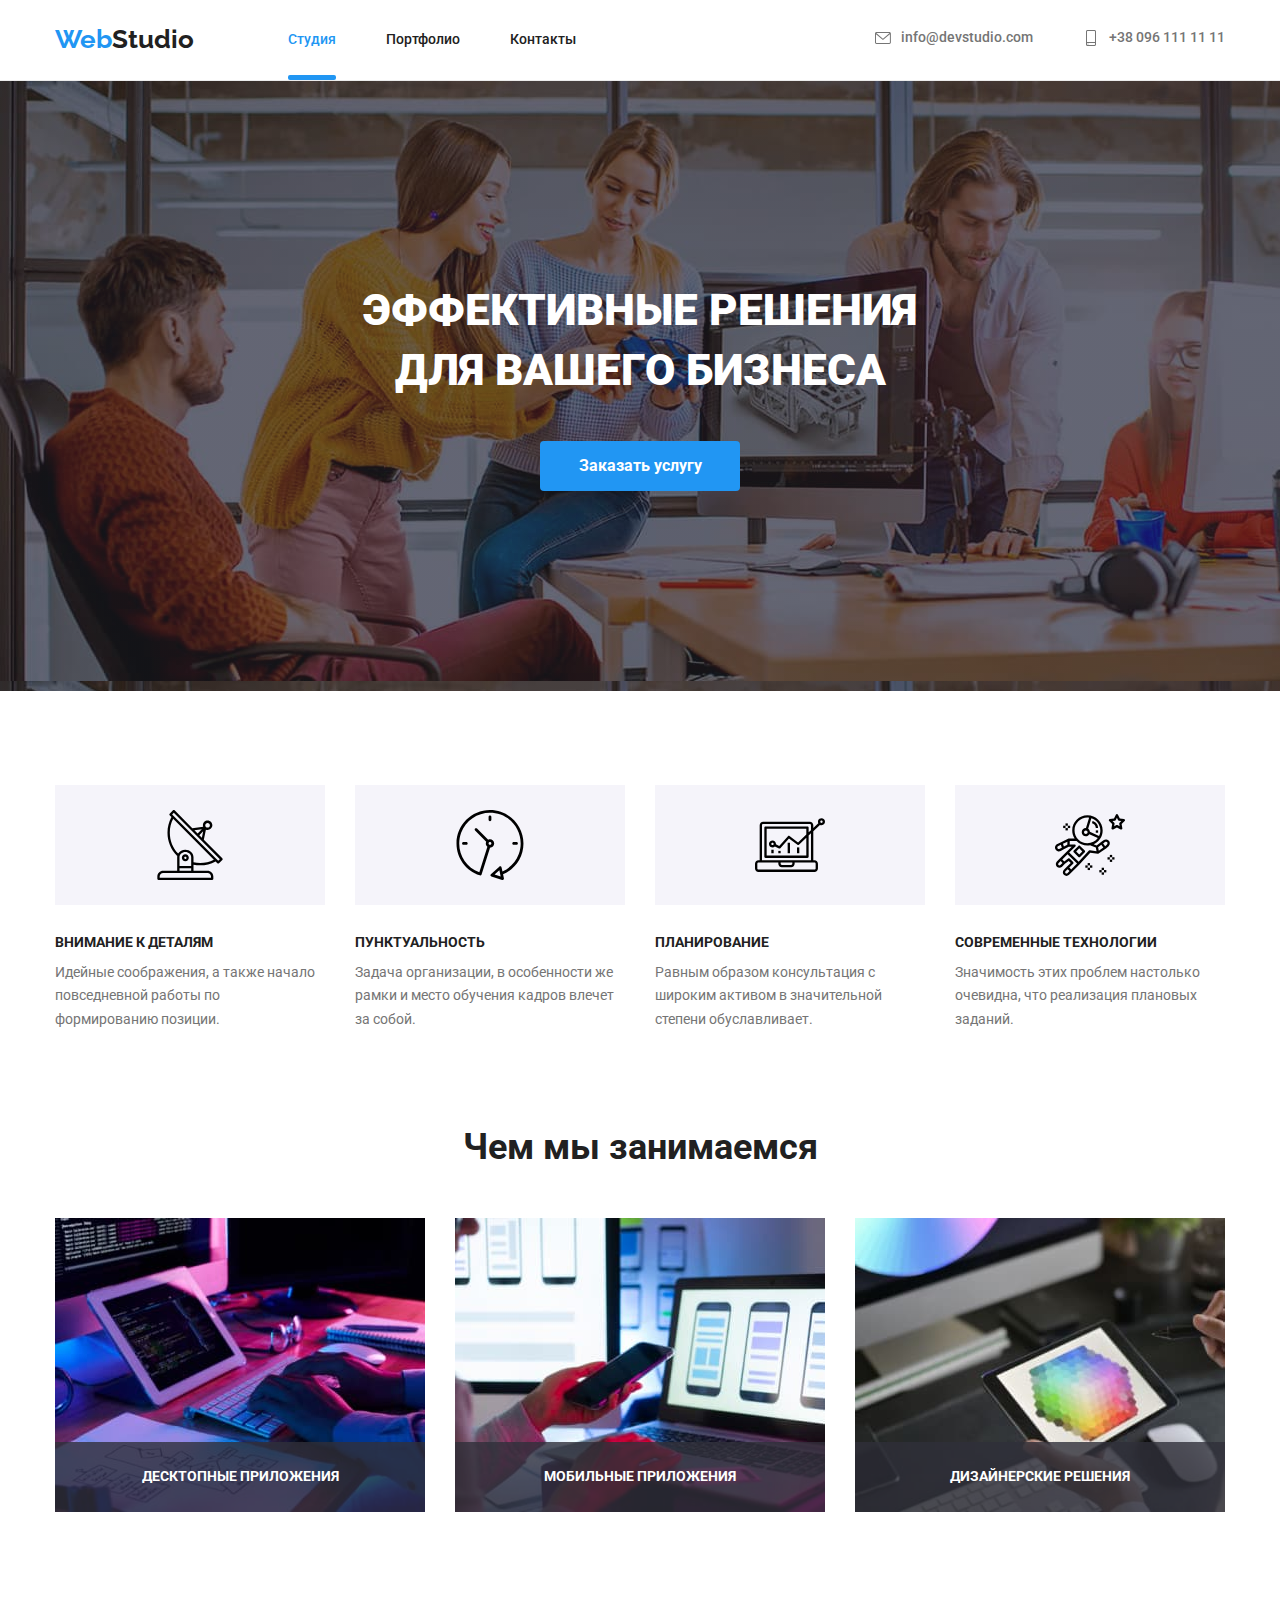
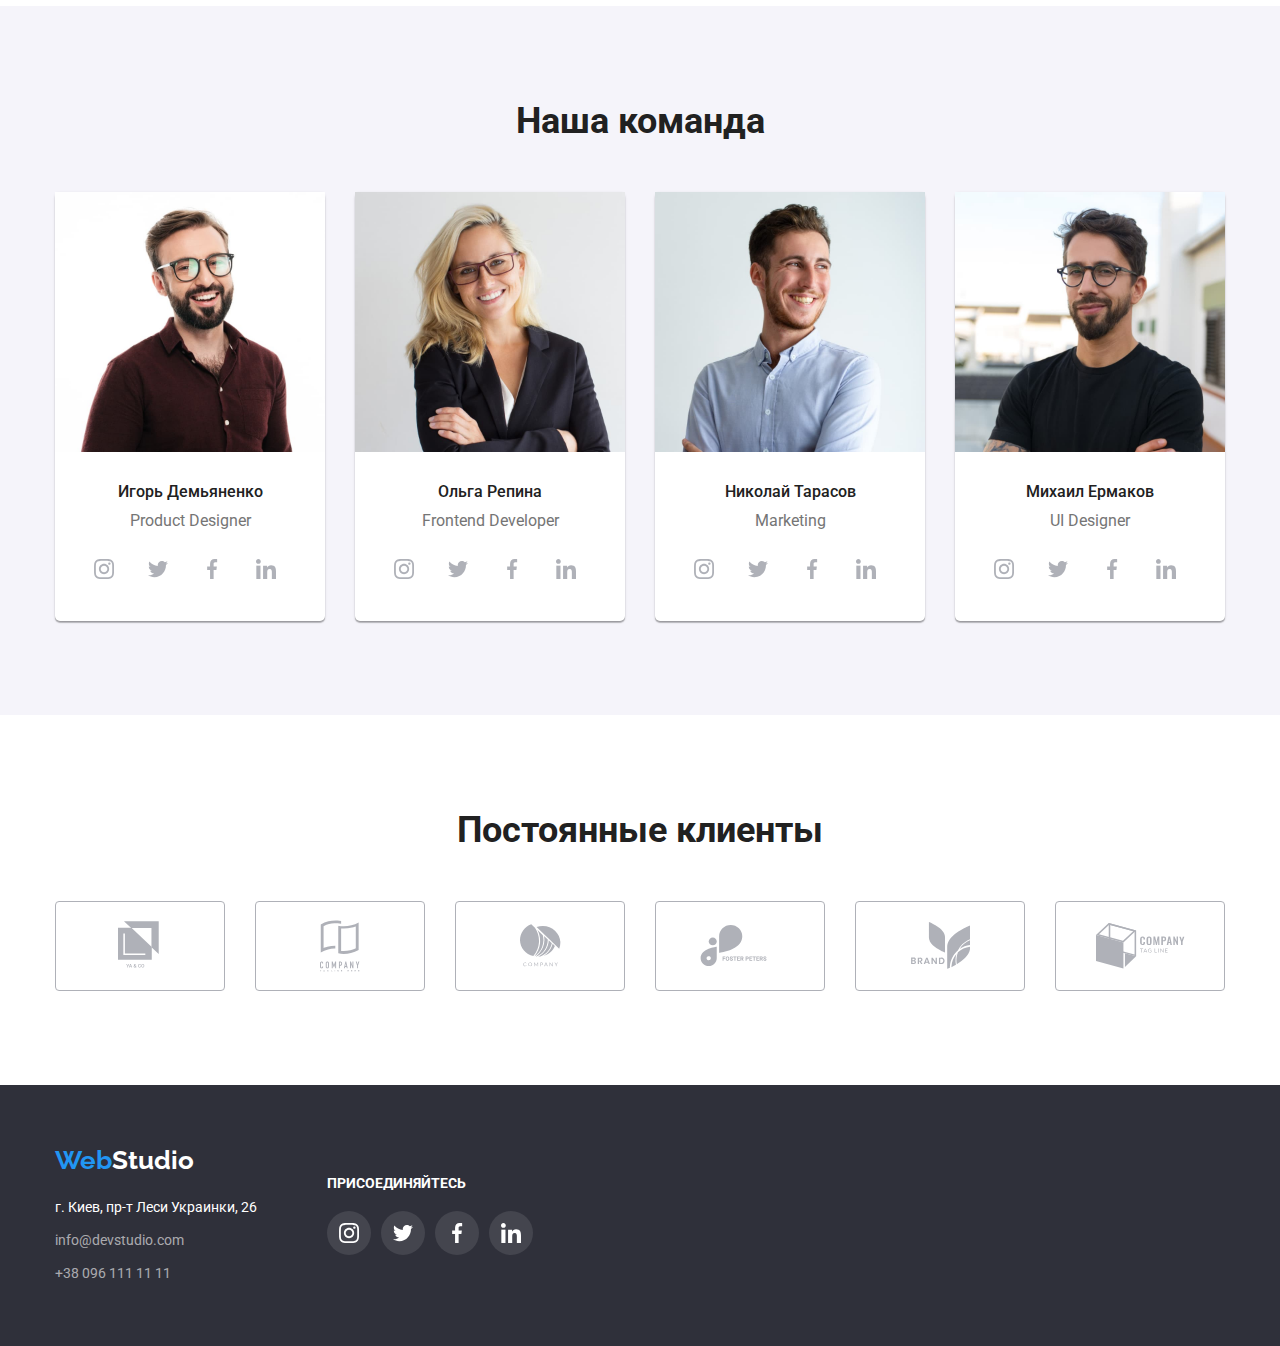
==== commit 83031302: "fixed some from hw4" ====
--- a/index.html
+++ b/index.html
@@ -445,6 +445,7 @@
         </div>
       </div>
     </footer>
+    <!--Модальне вікно-->
     <div class="backdrop is-hidden" data-modal>
       <div class="modal">
         <button class="modal-button" data-modal-close>
--- a/css/styles.css
+++ b/css/styles.css
@@ -187,7 +187,8 @@
     transition-timing-function: cubic-bezier(0.4, 0, 0.2, 1);
 }
 
-.address-item:hover svg {
+.address-item:hover svg,
+.address-item:focus svg {
     fill: var(--accent-color);
 }
 
--- a/css/main-page.css
+++ b/css/main-page.css
@@ -212,6 +212,8 @@
 }
 
 .socials .item {
+    width: 44px;
+    height: 44px;
     margin-right: 10px;
 }
 
@@ -237,19 +239,14 @@
 
 .social-frame {
     display: block;
-    width: auto;
-    height: auto;
+    width: 100%;
+    height: 100%;
     border-radius: 50%;
     padding: 12px 12px;
     transition-property: var(--accent-color);
     transition-duration: 250ms;
     transition-timing-function: cubic-bezier(0.4, 0, 0.2, 1);
      
-}
-
-.socials .social-frame {
-    width: 100%;
-    height: 100%;
 }
 
 .clients {
